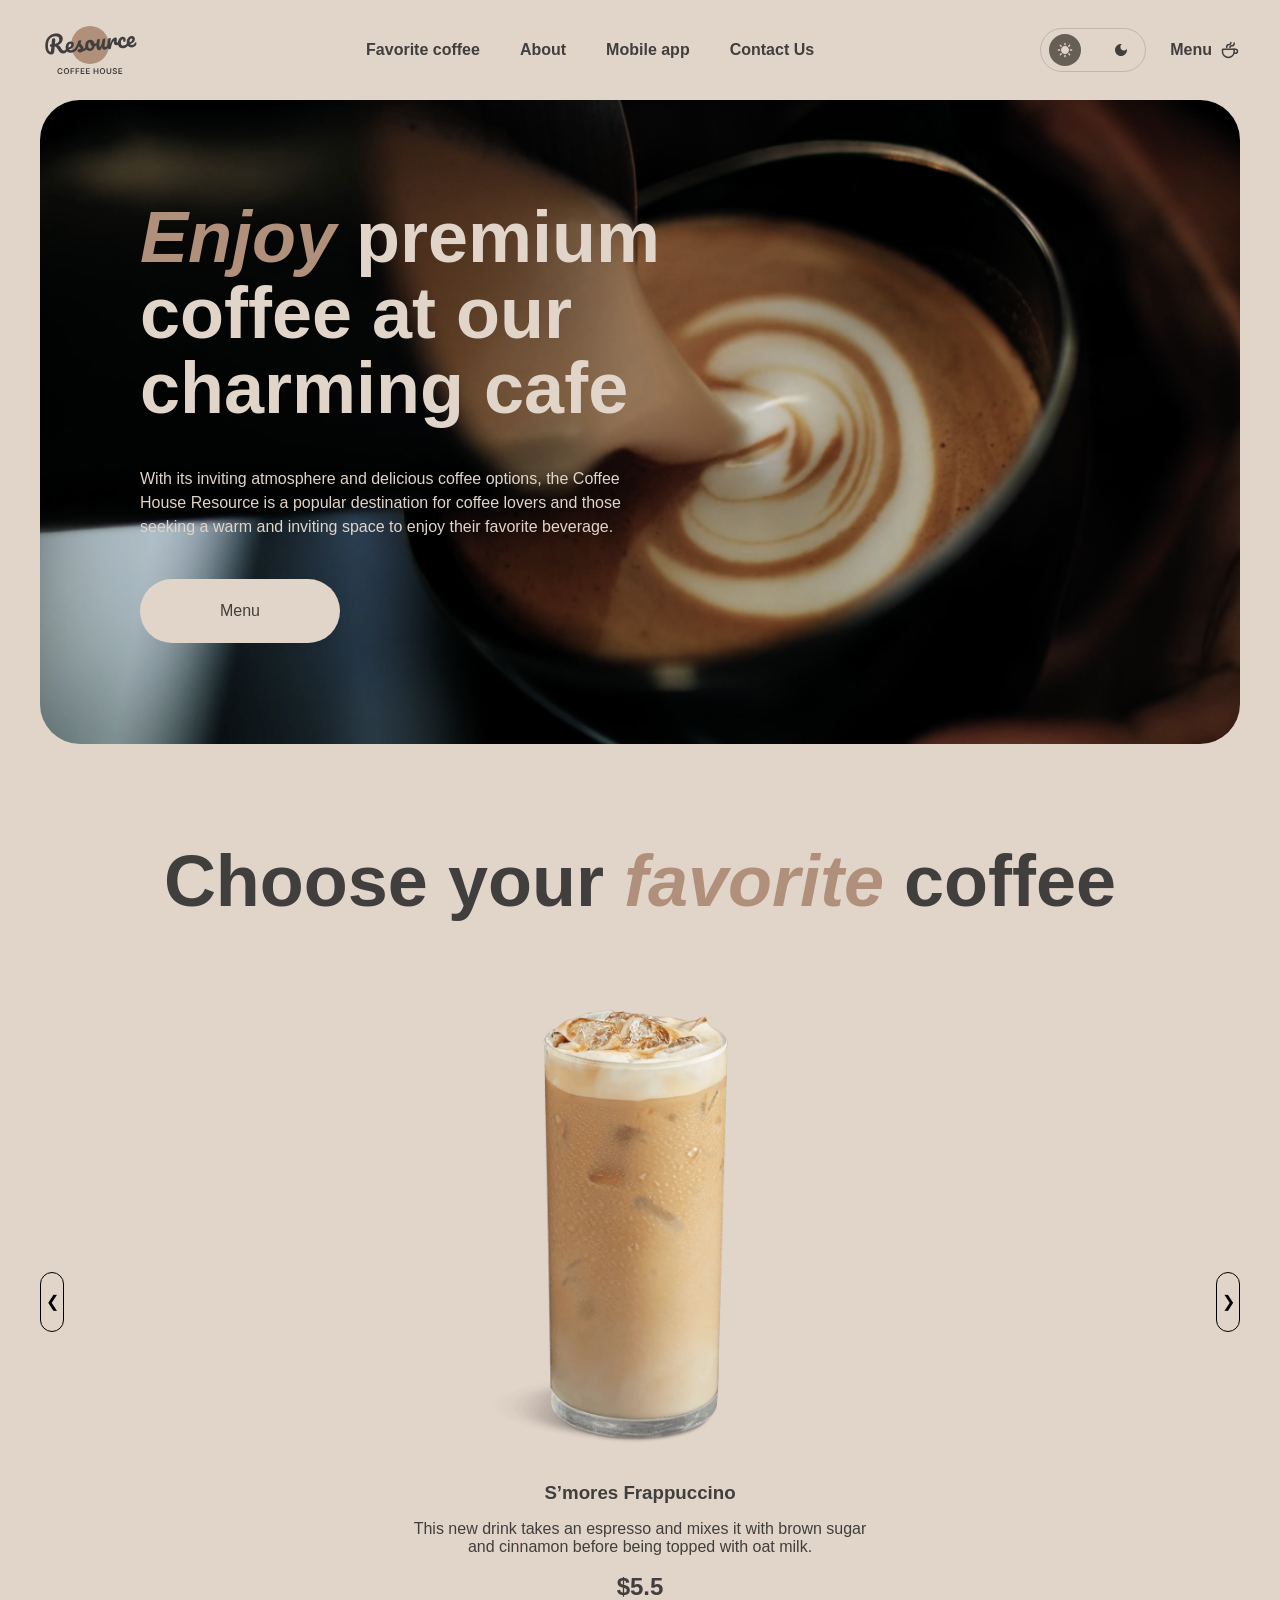
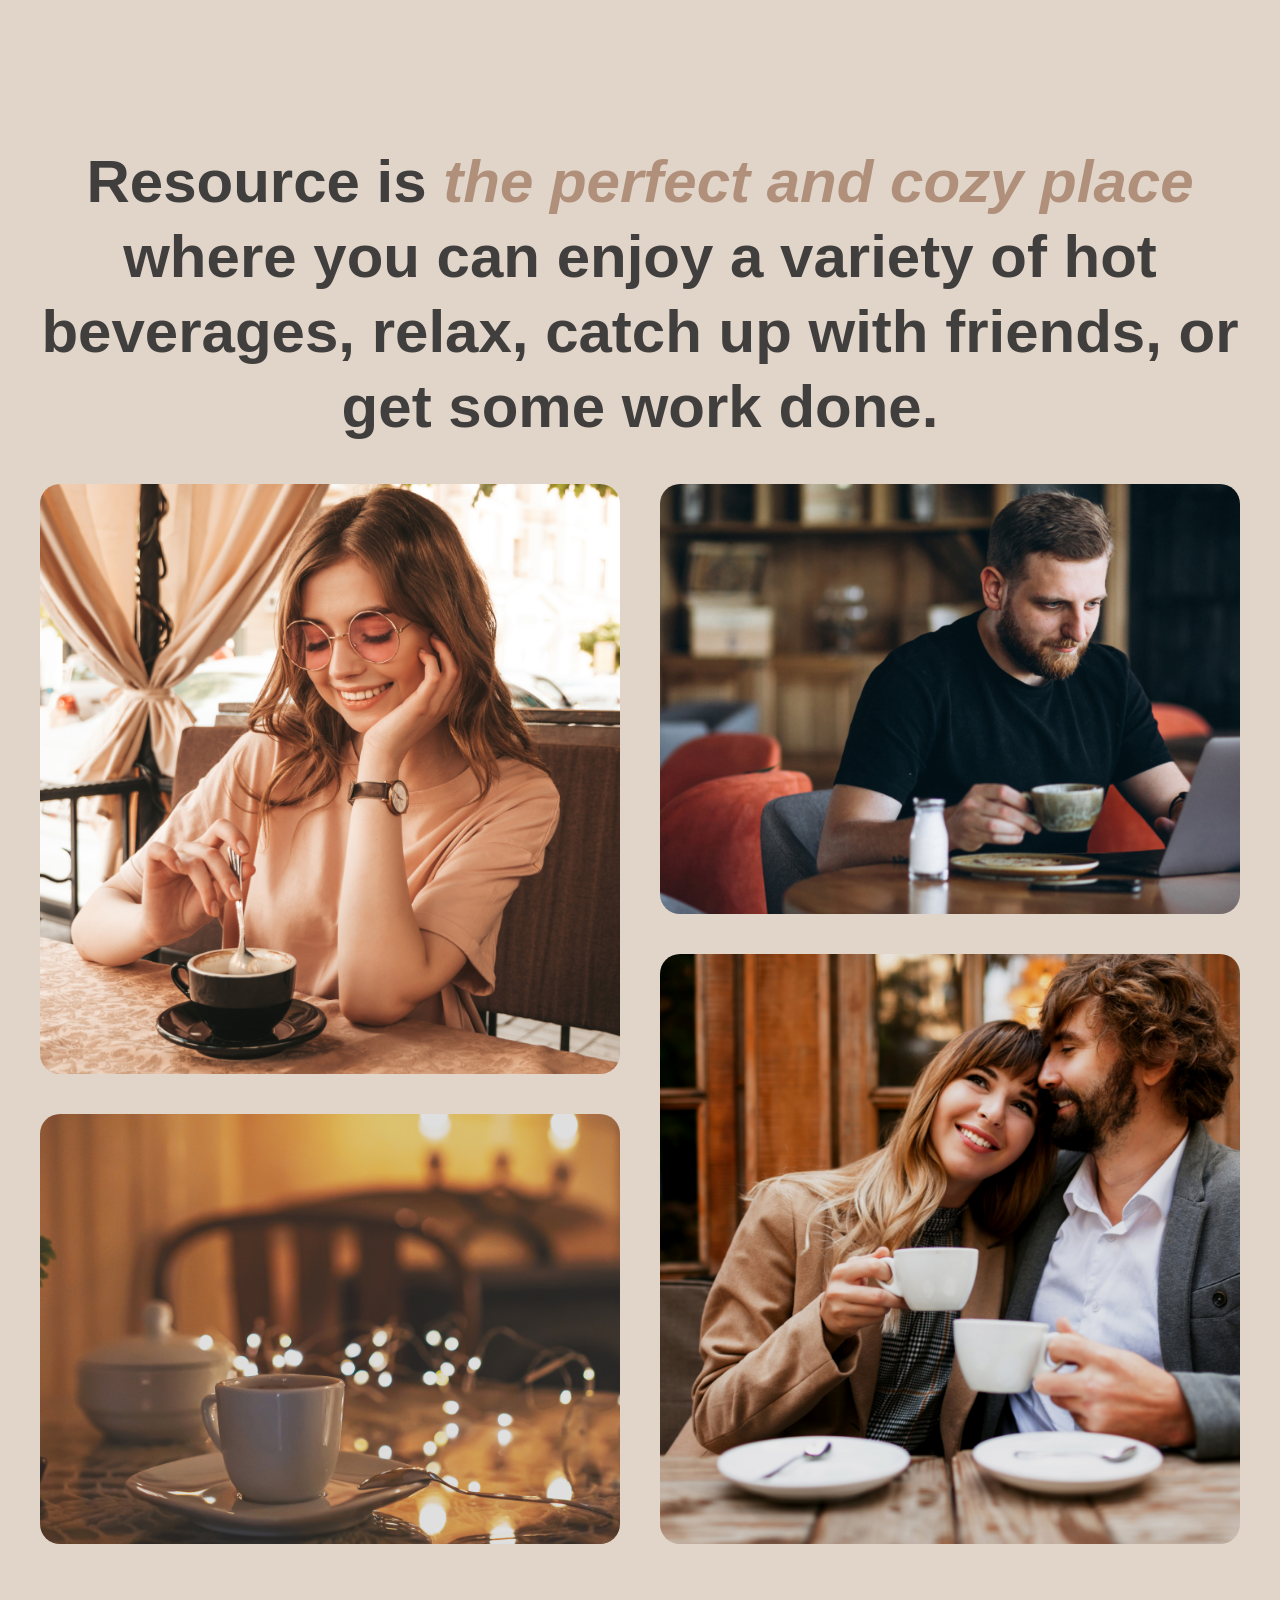
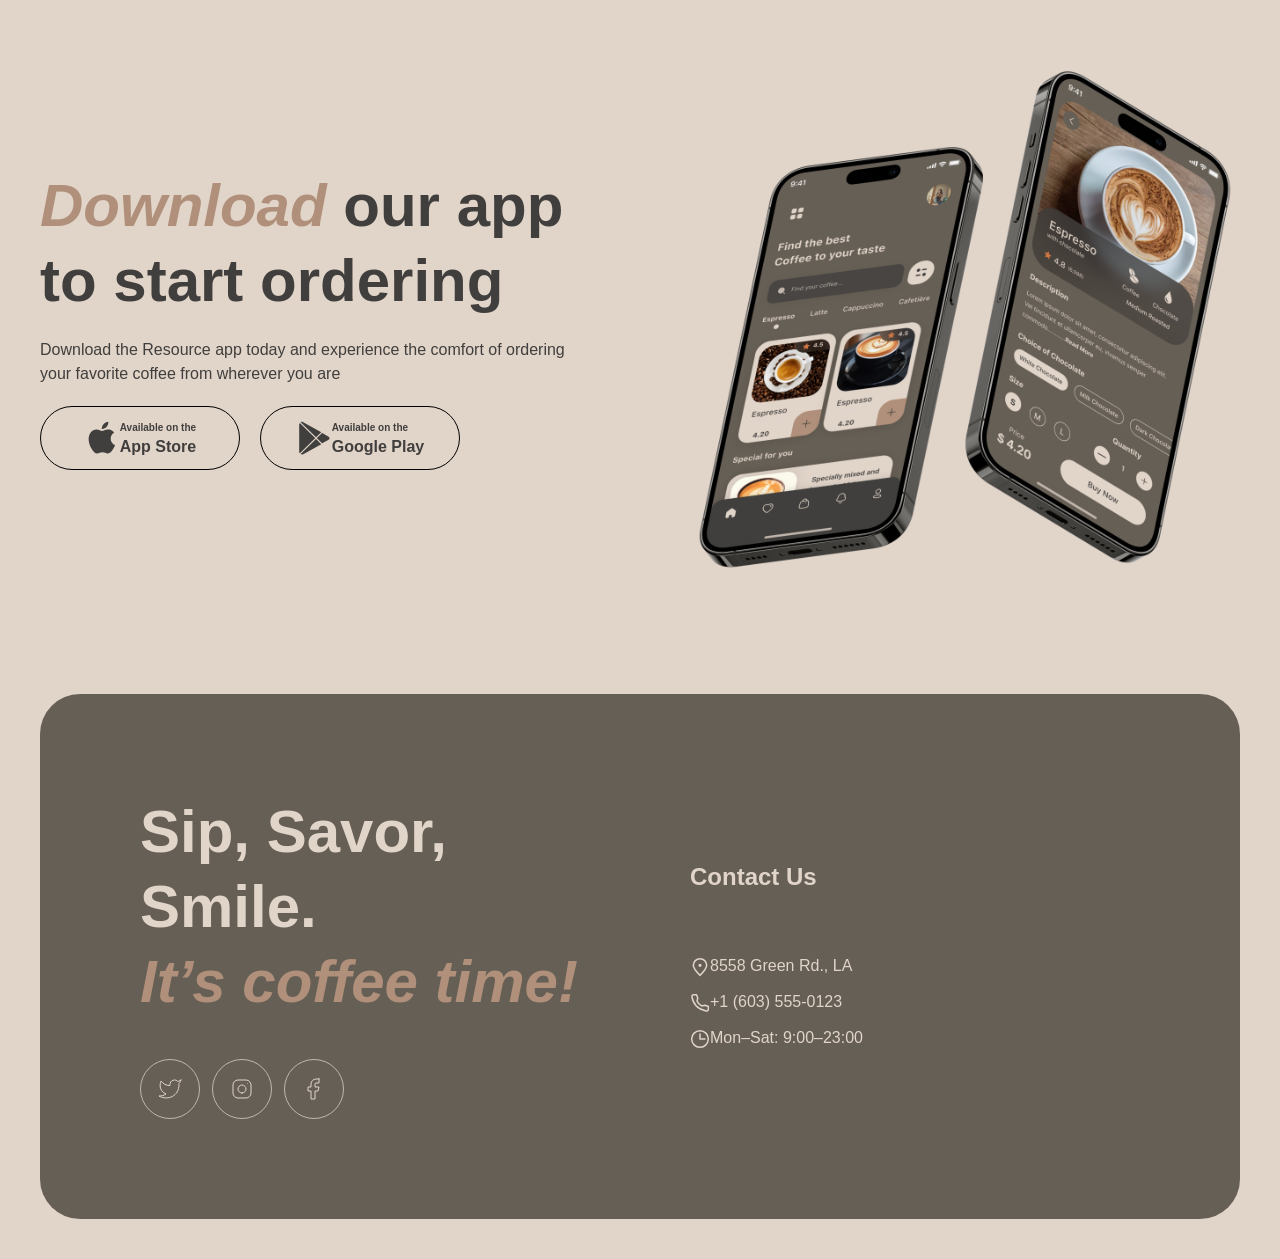
==== index.html @ 50cf8a26 "feat: complete landing page layout and theme switcher" ====
<!DOCTYPE html>
<html lang="en">
<head>
    <meta charset="UTF-8">
    <meta name="viewport" content="width=device-width, initial-scale=1.0">
    <link rel="icon" type="image/png" href="assets/icons/logo-bright.svg">
    <link rel="stylesheet" href="css/style.css">
    <script src="js/script.js" defer></script>
    <title>Coffee House</title>
</head>
<body>

    <header>
        <div class="header-container">

            <div class="header-block-1">
                <a href="index.html#home">
                    <img src="assets/icons/logo-bright.svg" alt="bright logo" class="logo-light">
                    <img src="assets/icons/logo-dark.svg" alt="dark logo" class="logo-dark">
                </a>

                </div>

            <div class="header-block-2">
                <nav class="header-nav">
                    <ul class="nav-list">
                        <li><a href="index.html#favorite-coffee" class="nav-link">Favorite coffee</a></li>
                        <li><a href="index.html#about" class="nav-link">About</a></li>
                        <li><a href="index.html#mobile-app" class="nav-link">Mobile app</a></li>
                        <li><a href="index.html#contact-us" class="nav-link">Contact Us</a></li>
                    </ul>
                </nav>
            </div>

            <div class="header-block-3">

                <div class="theme-switch-wrapper theme-toggle" data-js-theme-toggle>
                    <div class="theme-btn light-icon active" data-js-light-icon>    
                        <img src="assets/icons/Light.svg" alt="sun">
                    </div>
    
                    <div class="theme-btn dark-icon" data-js-dark-icon>
                        <img src="assets/icons/Dark.svg" alt="moon">
                    </div>
                </div>

                <a href="menu.html" class="menu-link" target="_blank" rel="noopener noreferrer" >
                    <span class="menu-text">Menu</span>
                    <img src="assets/icons/coffee-cup.svg" alt="menu link">
                </a>

                <button class="burger-btn" data-js-burger-btn>☰</button>
            </div>

        </div>
    </header>

    <main id="home">

        <div class="main-container">
            <section class="hero-section">
                <div class="hero-container">
                    <div class="hero-content">
                        <hgroup>
                            <h1  class="heading-1"><span class="heading-1 accent">Enjoy</span> premium coffee at our charming cafe</h1>
                            <p class="medium">With its inviting atmosphere and delicious coffee options, the Coffee House Resource is a popular destination for coffee lovers and those seeking a warm and inviting space to enjoy their favorite beverage.</p>
                        </hgroup>
                        <div class="menu-button">
                            <a href="menu.html" target="_blank" rel="noopener noreferrer" >
                                <span>Menu</span>
                            </a>
                        </div>
                    </div>
                </div>
            </section>

            <section class="slider-section" id="favorite-coffee">
                <div class="slider-container">
                    <h2 class="heading-1 centered">Choose your <span class="heading-1 accent">favorite</span> coffee</h2>
                    
                    <div class="slider-body">
                        <button class="slider-arrow prev-btn" aria-label="Back" data-js-prev-btn>&#10094;</button>
                        
                        <div class="slider-window">
                            <div class="slider-track" data-js-slider-track>

                                <article class="slider-block">
                                    <div class="slider-upper-subblock">
                                        <img src="assets/images/coffee-slider-1.svg" alt="coffee image 1">
                                    </div>
                                    <div class="slider-bottom-supblock">
                                        <h3 class="centered">S’mores Frappuccino</h3>
                                        <p class="centered">This new drink takes an espresso and mixes it with brown sugar and cinnamon before being topped with oat milk.</p>
                                        <data value="5.5" class="price heading-3 centered">$5.5</data>
                                    </div>
                                </article>

                                <article class="slider-block">
                                    <div class="slider-upper-subblock">
                                        <img src="assets/images/coffee-slider-2.svg" alt="coffee image 2">
                                    </div>
                                    <div class="slider-bottom-supblock">
                                        <h3 class="centered">Caramel Macchiato</h3>
                                        <p class="centered">Fragrant and unique classic espresso with rich caramel-peanut syrup, with cream under whipped thick foam.</p>
                                        <data value="5.0" class="price heading-3 centered">$5.0</data>
                                    </div>
                                </article>

                                <article class="slider-block">
                                    <div class="slider-upper-subblock">
                                        <img src="assets/images/coffee-slider-3.svg" alt="coffee image 3">
                                    </div>
                                    <div class="slider-bottom-supblock">
                                        <h3 class="centered">Ice coffee</h3>
                                        <p class="centered">A popular summer drink that tones and invigorates. Prepared from coffee, milk and ice.</p>
                                        <data value="4.5" class="price heading-3 centered">$4.5</data>
                                    </div>
                                </article>

                            </div>
                        </div>

                        <button class="slider-arrow next-btn" aria-label="Forth" data-js-next-btn>&#10095;</button>
                    </div>
                </div>
            </section>

            <section class="about-section" id="about">
                <div class="about-container">
                    <div class="about-upper-wrapper">
                        <h2 class="heading-2 centered">Resource is <span class="heading-2 accent">the perfect and cozy place</span> where you can enjoy a variety of hot beverages, relax, catch up with friends, or get some work done.</h2>
                    </div>
                    <div class="about-bottom-wrapper">
                        <div class="about-bottomleft-block">
                            <img src="assets/images/about-1.png" class="about-img-1" alt="a girl with a coffee">
                            <img src="assets/images/about-2.png" class="about-img-2" alt="coffee on the table">
                        </div>
                        <div class="about-bottomright-block">
                            <img src="assets/images/about-3.png" class="about-img-3" alt="a man with a coffee">
                            <img src="assets/images/about-4.png" class="about-img-4" alt="a couple with coffee">
                        </div>
                    </div>
                </div>
            </section>

            <section class="app-section" id="mobile-app">
                <div class="app-container">
                    <div class="app-left-wrapper">
                        <h2 class="heading-2"><span class="heading-2 accent">Download</span> our app
                            to start ordering
                        </h2>
                        <p class="medium">Download the Resource app today and experience the comfort of ordering your favorite coffee from wherever you are</p>
                        <div class="app-links">
                            <div class="apple-link">
                                <a href="https://apple.com" class="app-btn" target="_blank" rel="noopener noreferrer" >
                                    <img src="assets/icons/icon-apple.svg" class="app-btn" alt="apple-icon">
                                    <div class="follow-link">
                                        <span class="caption">Available on the</span>
                                        <br>
                                        <span class="link-and-button">App Store</span>
                                    </div>
                                </a>
                            </div>
                            <div class="google-play-link">
                                <a href="https://play.google.com/" class="app-btn" target="_blank" rel="noopener noreferrer" >
                                    <img src="assets/icons/icon-google-play.svg" alt="google-play-icon">
                                    <div class="follow-link">
                                        <span class="caption">Available on the</span>
                                        <br>
                                        <span class="link-and-button">Google Play</span>
                                    </div>
                                </a>
                            </div>
                        </div>
                    </div>
                    <div class="app-right-wrapper">
                        <img src="assets/images/mobile-screens.svg" alt="mobile phones" class="mobile-phones">
                    </div>
                </div>
            </section>
        </div>
    </main>

    <footer>
        <div class="footer-container">
            <div class="footer-left-wrapper">
                <h2 class="heading-2">Sip, Savor, Smile.<br> <span class="heading-2 accent">It’s coffee time!</span></h2>
                <div class="social-media-container">
                    <a href="https://twitter.com" target="_blank" rel="noopener noreferrer" >
                        <img src="assets/icons/x-icon.svg" alt="x-logo">
                    </a>      
                    <a href="https://instagram.com" target="_blank" rel="noopener noreferrer" >
                        <img src="assets/icons/instagram-icon.svg" alt="instagram-logo">
                    </a>  
                    <a href="https://facebook.com" target="_blank" rel="noopener noreferrer" >
                        <img src="assets/icons/meta-icon.svg" alt="meta-logo">
                    </a>   
                </div>
            </div>
            <div class="footer-right-wrapper">
                <h2>Contact Us</h2>
                <div class="contact-block" id="contact-us">
                    <div>
                        <a href="https://www.google.com/maps" target="_blank" rel="noopener noreferrer" class="location-block">
                            <img src="assets/icons/pin-alt.svg" alt="location icon">
                            <p>8558 Green Rd.,  LA</p>
                        </a>
                        
                    </div>
                    <div>
                        <a href="tel:+16035550123" target="_blank" rel="noopener noreferrer" class="phone-block">
                            <img src="assets/icons/phone.svg" alt="phone icon">
                            <p>+1 (603) 555-0123</p>
                        </a>
                    </div>
                    <div class="schedule-block">
                        <img src="assets/icons/clock.svg" alt="schedule icon">
                        <p>Mon–Sat: 9:00–23:00</p>
                    </div>
                </div>
            </div>
        </div>
    </footer>

</body>
</html>
---- css/style.css ----
*, *::before, *::after {
  box-sizing: border-box;
  margin: 0;
  padding: 0;
}

html {
  scroll-behavior: smooth;
  -webkit-text-size-adjust: 100%;
}

ul, ol {
  list-style: none;
}

a {
  text-decoration: none;
  color: inherit;
}

img {
  max-width: 100%;
  height: auto;
  display: block;
}

input, button, textarea, select {
  font: inherit;
}

button {
  cursor: pointer;
  background: none;
  border: none;
}

@import url('https://fonts.googleapis.com/css2?family=Allura&family=Inter:ital,opsz,wght@0,14..32,100..900;1,14..32,100..900&display=swap');

:root {

  --font-main: 'Inter', 'Helvetica Neue', Arial, sans-serif;

    /* bright theme colors */
  --primary-text-color: #403F3D;
  --inverse-text-color: #E1D4C9;
  --accent-text-color: #B0907A;

  --page-background-color: #E1D4C9;
  --container-background-color: #665F55;
  --overlay-background-color: #403F3D;

  --primary-border-color: #C1B6AD;
  --inverse-border-color: #665F55;

    /* dark theme colors */
  --dark-primary-text-color: #E1D4C9;
  --dark-inverse-text-color: #E1D4C9;
  --dark-accent-text-color: #B0907A;

  --dark-page-background-color: #292826;
  --dark-container-background-color: #403F3D;
  --dark-overlay-background-color: #292826;

  --dark-primary-border-color: #665F55;
  --dark-inverse-border-color: #C1B6AD;

  --transition-normal: all 0.3s ease;
}

/* heading */
.heading-1 {
    font-size: 72px;
    font-weight: 600;
    line-height:  105%;
}

.heading-1.accent {
    font-style: italic;
    color: var(--dark-accent-text-color);
}

.heading-2 {
    font-size: 60px;
    font-weight: 600;
    line-height:  125%;
}

.heading-2.accent {
    font-style: italic;
    color: var(--dark-accent-text-color);
}

.heading-3 {
    font-size: 24px;
    font-weight: 600;
    line-height:  125%;
}

/* body */
.medium {
    font-size: 16px;
    font-weight: 400;
    line-height:  150%;
}

.caption {
    font-size: 10px;
    font-weight: 600;
    line-height:  140%;
}

.link-and-button {
    font-size: 16px;
    font-weight: 600;
    line-height:  150%;
}

.burger-link {
    font-size: 32px;
    font-weight: 600;
    line-height:  125%;
}

/* header */
header {
    width: 100%;
    margin-bottom: 20px;
}

.header-container {
  display: flex;
  justify-content: space-between;
  align-items: center;
  
  width: 100%;
  max-width: 1440px;
  height: 60px;
  margin: 0 auto;
  padding-left: 40px;
  padding-right: 40px;
}

.header-nav {
  width: 100%;
  max-width: 1032px; 
}

.nav-list {
  display: flex;
  align-items: center;
  justify-content: center; 
  gap: 40px;               
  height: 100%;
}

.nav-link {
  font-family: var(--font-main);
  color: var(--primary-text-color);
  font-weight: 600; 
  font-size: 16px;
  transition: var(--transition-normal);
}

.header-block-3 {
  display: flex;
  align-items: center;
  gap: 24px;
}

.theme-switch-wrapper {
  display: inline-flex;
  align-items: center;
  justify-content: center;
  
  width: 88;
  height: 44px;
  gap: 24px;
  
  border: 1px solid var(--primary-border-color);
  border-radius: 100px;
  background-color: transparent;
  cursor: pointer;
  padding: 0 8px;
}

.theme-btn {
  display: flex;
  align-items: center;
  justify-content: center;
  
  width: 32px;
  height: 32px;
  border-radius: 50%; 
  background-color: transparent;
  transition: var(--transition-normal);
}


.theme-btn img {
  display: block;
  width: 24px;
  height: 24px;
}

.menu-link {
  display: flex;
  align-items: center;
  gap: 8px;
  font-family: var(--font-main);
  color: var(--primary-text-color);
  font-weight: 600;
  transition: var(--transition-normal);
}

.menu-link:hover {
  color: var(--accent-text-color);
}

.theme-btn {
  display: flex;
  align-items: center;
  justify-content: center;
  width: 32px;
  height: 32px;
  border-radius: 50%;
  transition: var(--transition-normal);
}

.theme-btn.light-icon.active {
  background-color: var(--inverse-border-color);
}

.theme-btn.dark-icon.active {
  background-color: var(--inverse-border-color);
}

body {
  font-family: var(--font-main);
  background-color: var(--page-background-color);
  color: var(--primary-text-color);

  min-height: 100vh; 

  display: flex;
  flex-direction: column;
         
  padding-top: 20px; 
  padding-bottom: 40px;
}

.main-container {
    display: flex;
    flex-direction: column;
    justify-content: center;
    align-items: center;

    gap:100px;
}

.hero-section {
  display: flex;
  align-items: center;
  
  width: 100%;
  max-width: 1440px;   
  min-height: 644px;   
  
  margin: 0 auto;      
  padding-left: 40px;  
  padding-right: 40px; 
}

.hero-container {
  background-image: url(../assets/images/img-hero.png);
  background-repeat: no-repeat;
  background-position: center;
  background-size: cover;

  width: 100%;
  max-width: 1360px;   
  min-height: 644px;
  border-radius: 40px;
  padding: 100px;
}

.hero-content {
    display: flex;
    flex-direction: column;
    max-width: 530px;
    max-height: 444px;
    gap: 40px;
}

.menu-button {
    display: flex;
    justify-content: center;
    align-items: center;
    background-color: var(--inverse-text-color);
    border-radius: 100px;

    width: 200px;
    height: 64px;
}

hgroup {
    display: flex;
    flex-direction: column;
    color: var(--inverse-text-color);
    gap: 40px;
}


.slider-section {
    width: 100%;
    padding-left: 40px;
    padding-right: 40px;

    display: flex;
    flex-direction: column;
    justify-content: center;
    align-items: center;
}

.slider-container {
  display: flex;
  flex-direction: column;
  width: 100%;
  max-width: 1360px;
  min-height: 799px;
  gap: 40px; 
}

.centered {
  text-align: center;
}

.slider-body {
  display: flex;
  flex-direction: row;
  min-height: 684px;
  align-items: center;
  justify-content: space-between;
}

.slider-window {
  max-width: 1152px;
  overflow: hidden;

  display: flex;
  flex-direction: row;
  justify-content: flex-start;
  align-items: center;
}

.slider-track {
  display: flex;
  justify-content: flex-start;
  transition: transform 0.3s ease-in-out;
  gap: 336px;
}

.slider-block {
  display: flex;
  flex-direction: column;
  margin-left: 336px;
  margin-right: 336px;

  min-width: 480px;
  height: 640px;
  gap: 20px;
}

.slider-arrow {
  border: 1px solid;
  width: 60px;
  height: 60px;
  border-radius: 30px;
  box-sizing: border-box;
}

.about-section {
  width: 100%;
  padding-left: 40px;
  padding-right: 40px;
  gap: 40px;
  display: flex;
  flex-direction: column;
  justify-content: center;
  align-items: center;
}

.about-container {
  display: flex;
  flex-direction: column;
  width: 100%;
  max-width: 1360px;
  min-height: 1325px;
  gap: 40px;
}

.about-bottom-wrapper {
  display: flex;
  flex-direction: row;
  gap: 40px;
}

.about-bottomleft-block, .about-bottomright-block {
  display: flex;
  flex-direction: column;
  gap: 40px;

  width: 660px;
  min-height: 1060px;
}

.about-img-1, .about-img-4 {
  height: 590px;
  border-radius: 20px;
  object-fit: cover;
}

.about-img-2, .about-img-3  {
  height: 430px;
  border-radius: 20px;
  object-fit: cover;
}

.slider-bottom-supblock {
  display: flex;
  flex-direction: column;
  justify-content: center;
  gap: 16px;
}

.app-section {
    width: 100%;
    gap: 100px;

    padding-left: 40px;
    padding-right: 40px;

    display: flex;
    flex-direction: column;
    justify-content: center;
    align-items: center;
}

.app-container {
  display: flex;
  justify-content: space-between;
  width: 100%;
  max-width: 1360px;
  gap:100px;
}

.app-left-wrapper {
  width: 630px;
  min-height: 342px;
  gap: 20px;

  display: flex;
  flex-direction: column;
  justify-content: center;

}

.apple-link, .google-play-link {
  border: 1px black solid;

  width: 200px;
  height: 64px;
  border-radius: 100px;

  display: flex;
  justify-content: center;
  align-items: center;
}

.app-links {
  display: flex;
  align-items: center;
  gap: 20px;
}

.app-btn {
  display: flex;
  flex-direction: row;

  justify-content: center;
  align-items: center;
}

footer {
  padding-left: 40px;
  padding-right: 40px;

  margin-top: 100px;

  display: flex;
  justify-content: center;
  align-items: center;
}

.footer-container {
  background-color: var(--dark-primary-border-color);
  max-width: 1360px;
  width: 100%;
  min-height: 450px;
  padding: 100px;
  gap: 100px;
  border-radius: 40px;

  display: flex;
  justify-content: center;
  align-items: center;
  color:var(--inverse-text-color)
}

.footer-left-wrapper {
  width: 530px;
  min-height: 250px;
  gap:40px;

  display: flex;
  flex-direction: column;
}

.social-media-container {
  display: flex;
  gap: 12px;
}

.footer-right-wrapper {
  width: 530px;
  height: 186px;
  gap: 40px;

  display: flex;
  flex-direction: column;
  justify-content: space-between;
}

.contact-block {
  display: flex;
  flex-direction: column;
  gap: 16px;

}

.location-block, .phone-block, .schedule-block {
  display: flex;
}

body.dark-mode {
  background-color: var(--dark-page-background-color);
  color: var(--inverse-text-color);
}

body.dark-mode nav ul li a,
body.dark-mode .menu-link {
  color: var(--inverse-text-color);
}

.logo-dark {
  display: none;
}

body.dark-mode .logo-light {
  display: none;
}
body.dark-mode .logo-dark {
  display: inline-block;
}

.products-grid {
  display: none;
}

.products-grid.active {
  display: grid;
  grid-template-columns: repeat(4, 310px);
  gap: 20px;
}

.tab-btn.active {
  background-color: var(--inverse-border-color);
  color: var(--inverse-text-color);
}

.tab-btn {
  border: 1px black solid;
  border-radius: 40px;
  padding-left: 8px;
  padding-top: 8px;
  padding-right: 16px;
  padding-bottom: 8px;
  }

.menu {
  display: flex;
  justify-content: center;
  align-items: center;
  flex-direction: column;

  padding: 40px 0;
  gap: 40px;
  width: 100%;
}

.menu-header {
  display: flex;
  flex-direction: column;
  gap: 40px;
}

.menu-section {
  max-width: 1360px;
  width: 100%;
  display: flex;
  flex-direction: column;
  gap:40px;

}

.menu-tabs {
  display: flex;
  justify-content: center;
  align-items: center;

  cursor: pointer;

  gap: 16px;
}

.product-card {
  width: 310px;
  height: 506px;

  border: 1px black solid;
  border-radius: 40px;
}

.product-card__img {
  border-radius: 40px;
}

.product-card__description {
  padding: 20px;
  gap: 12px;

  display: flex;
  flex-direction: column;
  justify-content: space-between;
}

.burger-btn {
  display: none;
  background: none;
  border: none;
  font-size: 32px;
  cursor: pointer;
  color: black;
}

@media (max-width: 1439px) {
  .products-grid.active {
    grid-template-columns: repeat(3, 310px);
  }
}

@media (max-width: 1000px) {
  .products-grid.active {
    grid-template-columns: repeat(2, 310px);
  }
}


@media (max-width: 768px) {
  .card-5, .card-6, .card-7, .card-8, .card-17, .card-18, .card-19, .card-20 {
    display: none;
  }

 
  .header-block-2 {
    display: none;
  }

  .header-block-3 .menu-link {
    display: none;
  }

  .burger-btn {
    display: block;
  }

  .header-container {
    flex-wrap: wrap;
    row-gap: 12px;
    height: auto;
    padding-left: 20px;
    padding-right: 20px;
  }
 
  .header-block-2 {
    order: 3;
    width: 100%;
  }
 
  .nav-list {
    flex-wrap: wrap;
    justify-content: center;
    gap: 16px 24px;
  }
 
  .nav-link {
    font-size: 14px;
  }
 
  .header-block-3 {
    gap: 12px;
  }

  .hero-section {
    padding-left: 40px;
    padding-right: 40px;
    min-height: 644px;
  }
 
  .hero-container {
    padding: 48px 32px;
    border-radius: 40px;

    display: flex;
    justify-content: center;
    align-items: center;
  }
 
  .hero-content {
    max-width: 530px;
    min-height: 444px;
    gap: 40px;
  }
 
  .menu-button {
    width: 168px;
    height: 56px;
  }

  .slider-container {
    width: 100%;
    padding-left: 20px;
    padding-right: 20px;
    min-height: 0;
  }

 
  .slider-body {
    min-height: 0;
    gap: 40px;
  }
 
  .slider-window {
    width: 100%;
  }
 
  .slider-track {
    gap: 0;
  }
 
  .slider-block {
    min-width: 100%;
    margin-left: 0;
    margin-right: 0;
    height: auto;
  }

  .about-section {
    padding-left: 20px;
    padding-right: 20px;
    gap: 40px;
  }
 
  .about-container {
    width: 100%;
    max-width: 688px;
    min-height: 0;
  }
 
   .about-bottomleft-block {
    flex-direction: column;
    gap: 40px;
  }

  .about-bottomright-block {
    display: none;
  }
 
  .about-img-1, .about-img-2 { 
    height: 590px; 
  }

  .app-section { 
    gap: 100px; 
    min-height: 1072px;
  }
 
  .app-container {
    flex-direction: column;
    width: 100%;
    height: 100%;
    gap: 100px;
  }
 
  .app-left-wrapper {
    width: 100%;
    min-height: 0;
  }
 
  .app-right-wrapper {
    max-width: 100%;
    margin: 0 auto;
  }

  .mobile-phones {
    width: 100%;
    height: 100%;
  }
 
  .footer-container {
    width: 100%;
    padding: 100px 60px;
    flex-direction: column;
    gap: 100px;
    min-height: 0;
  }
 
  .footer-left-wrapper,
  .footer-right-wrapper {
    width: 100%;
    height: auto;
    min-height: 0;
  }
 
  .menu-section {
    width: 100%;
    padding-left: 20px;
    padding-right: 20px;
  }
 
  .menu-tabs {
    flex-wrap: wrap;
    gap: 12px;
  }
 
  .products-grid.active {
    grid-template-columns: repeat(2, 310px);
    justify-content: center;
    gap: 16px;
  }
 
  .product-card {
    width: 100%;
    height: auto;
  }
}

  @media (max-width: 650px) {
  .products-grid.active {
    grid-template-columns: repeat(1, 310px);
  }
}
 
@media (max-width: 380px) {
  .heading-1 { 
    font-size: 30px; 
  }
  .heading-2 {     
    font-size: 32px;
    font-weight: 600;
    line-height:  125%;
  }
  .heading-3 { 
    font-size: 18px; 
  }

  .header-container {
    padding-left: 16px;
    padding-right: 16px;
  }
 
  .nav-list {
    flex-wrap: nowrap;
    justify-content: flex-start;
    overflow-x: auto;
    gap: 20px;
    -webkit-overflow-scrolling: touch;
  }
 
  .menu-text {
    display: none; 
  }

  .hero-section {
    padding-left: 16px;
    padding-right: 16px;
    min-height: 552px;
  }
 
  .hero-container {
    padding: 32px 20px;
    min-height: 420px;
    border-radius: 20px;
  }

  .hero-content {
    max-width: 316px;
    max-height: 432px;
    gap: 40px;
  }
 
  hgroup {
    padding-top: 40px;
  }
  .menu-button {
    width: 100%;
    max-width: 220px;
  }
  
  .slider-arrow {
    display: none;
  }

  .centered {
    text-align:left;
  }

  .about-bottom-wrapper {
    display: flex;
    flex-direction: column;
  }
 
  .about-img-1, .about-img-4 { 
    display: block;
    flex-direction: column;
    height: 590px;
    width: 348px; 
    border-radius: 20px;
  }

  .about-bottomleft-block {
    min-height: 0px;
  }
  .about-bottomright-block {
    display: block;
    min-height: 0px;
  }
  .about-img-2, .about-img-3 { display: none;}

  .app-section {
    min-height: 768px;
  }

  .app-container {
    width: 348px;
  }
 
  .app-links {
    flex-direction: column;
    align-items: stretch;
    gap: 12px;
    width: 200px;
    height: 64px;
  }
 
  .apple-link, .google-play-link {
    width: 100%;
  }

  footer {
    padding: 50px 16px;
  }
 
  .footer-container {
    width: 348px;
    padding: 32px 16px;
  }

  .products-grid.active {
    grid-template-columns: 310px;
    justify-content: center;
  }

  .card-5, .card-6, .card-7, .card-8, .card-17, .card-18, .card-19, .card-20 {
    display: none;
  }
}
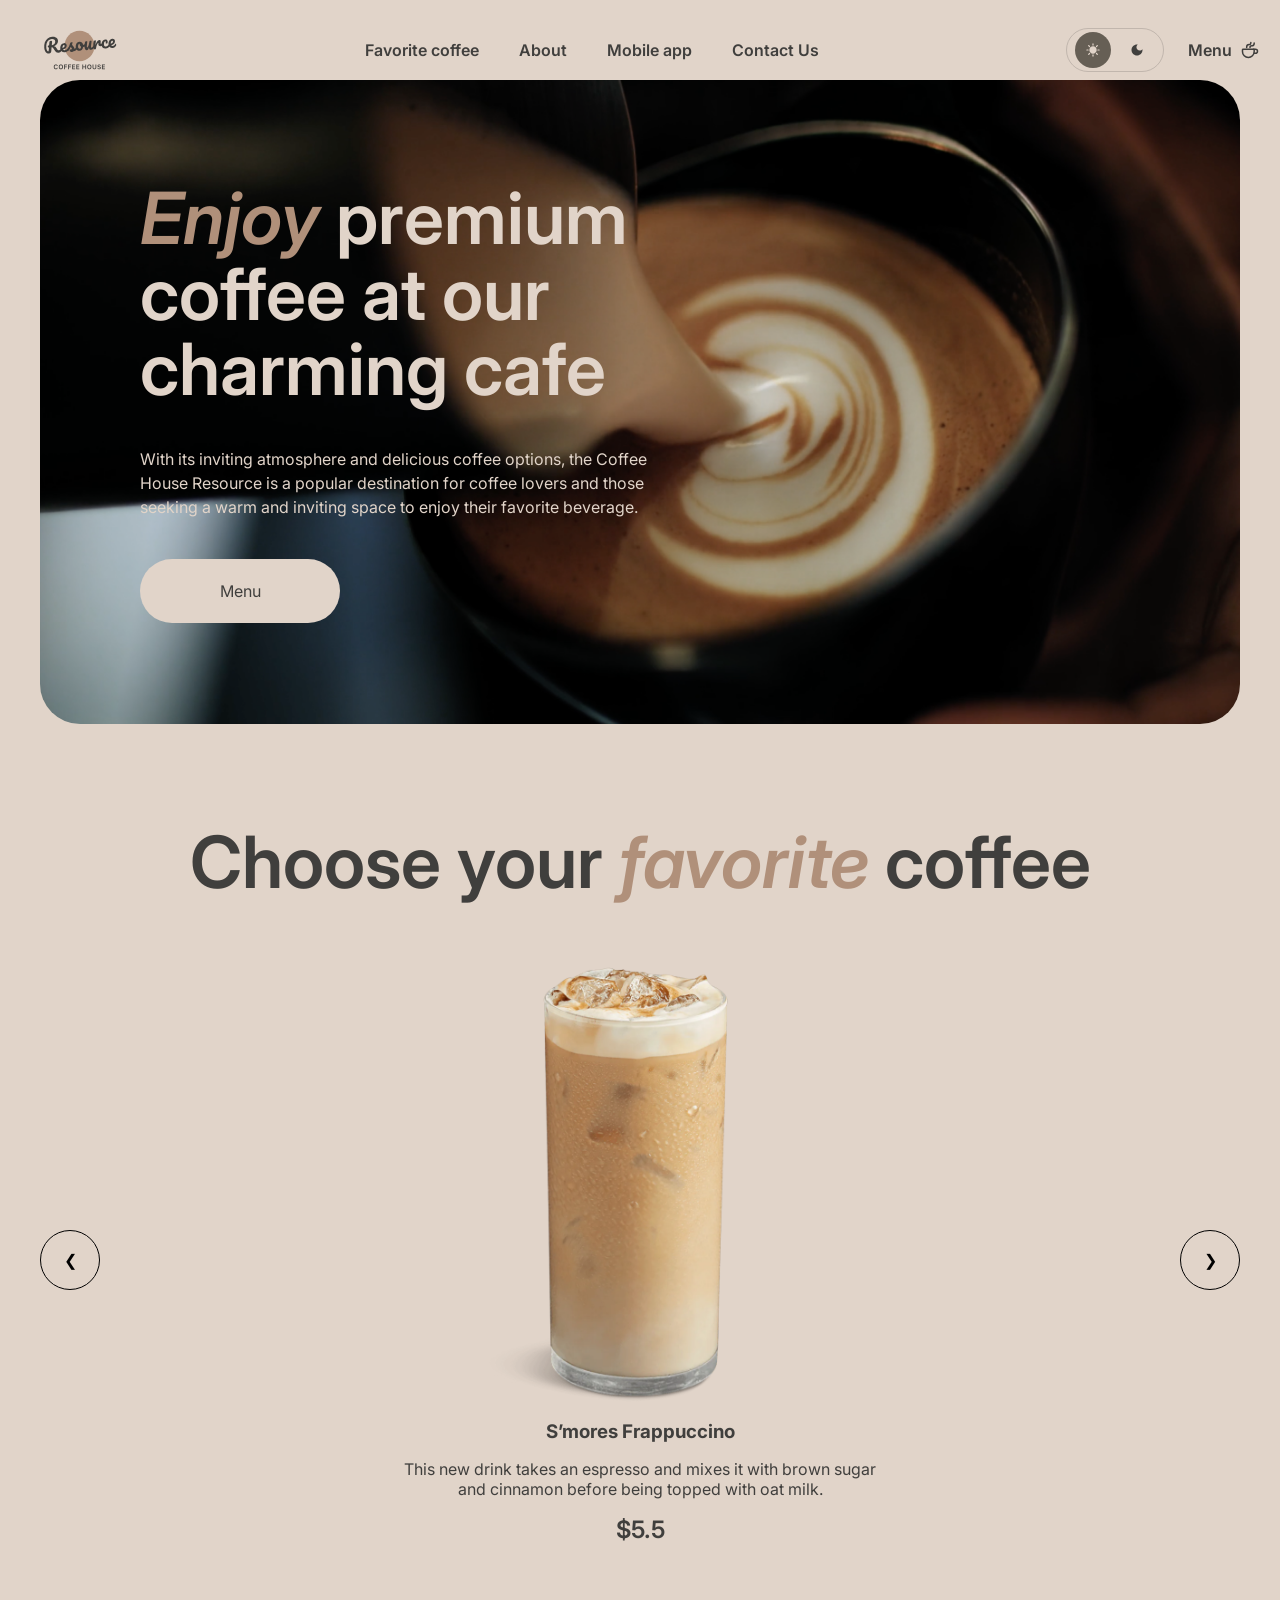
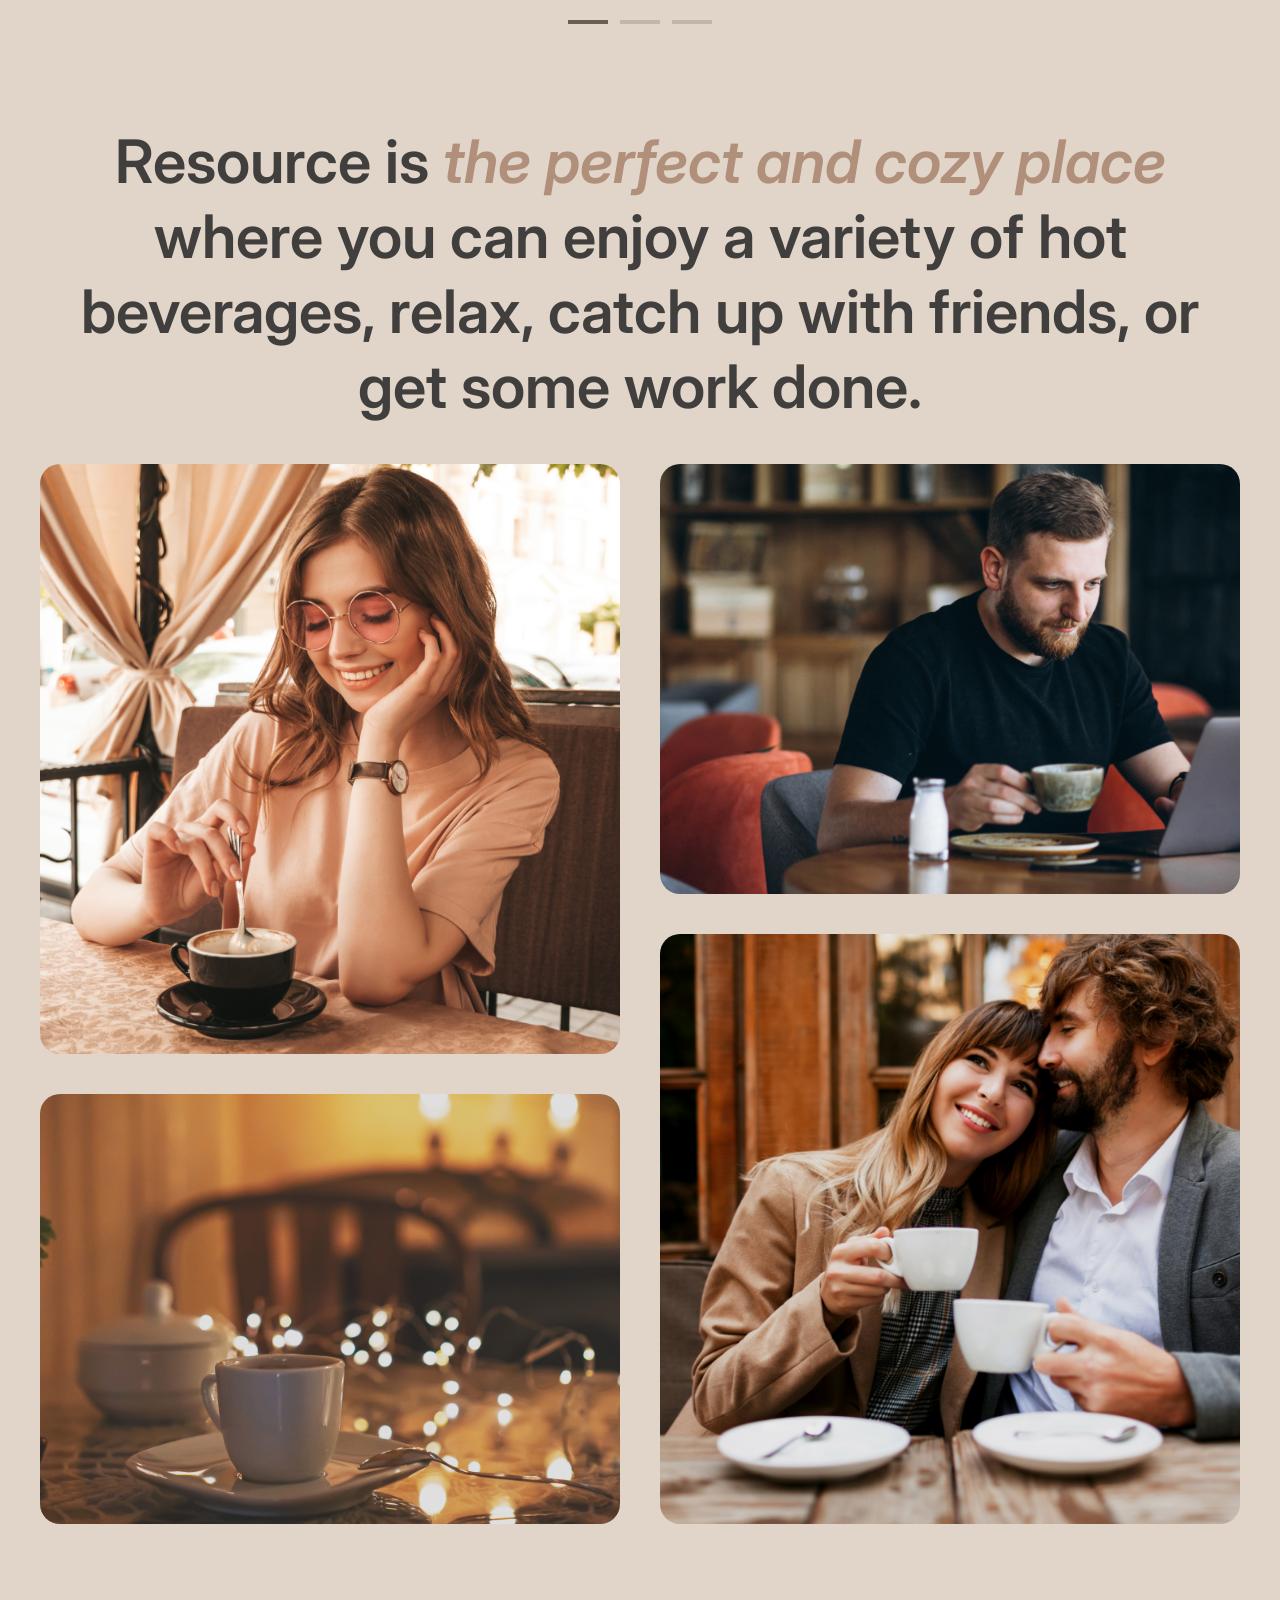
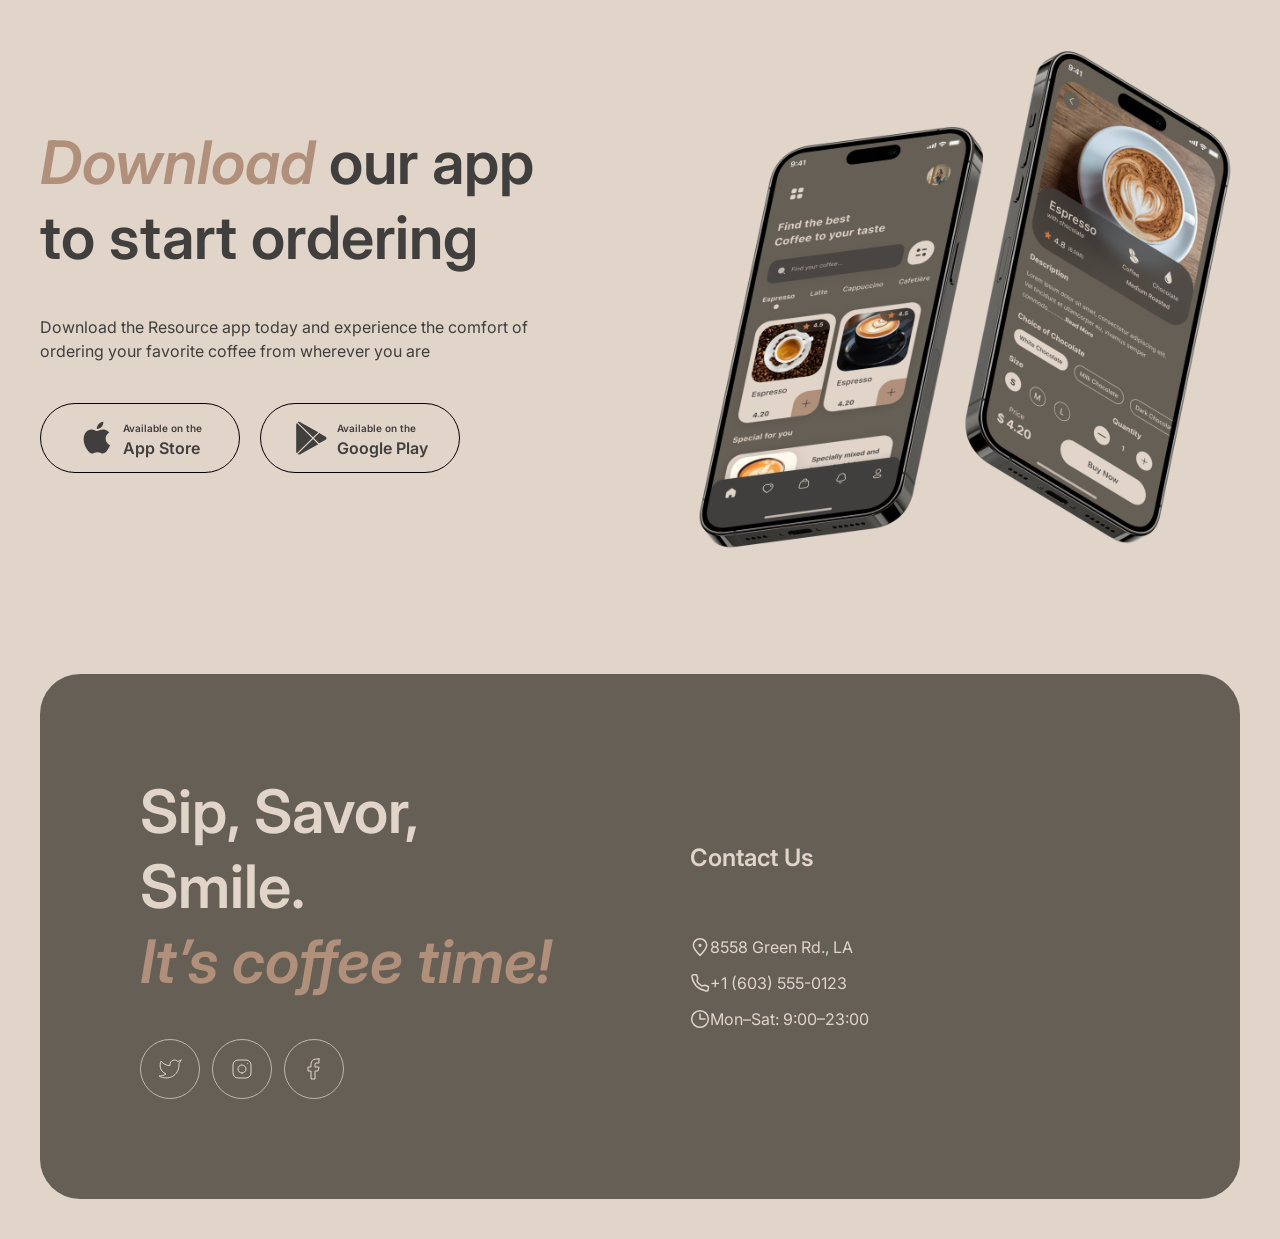
==== commit afe3ea25: "feat: add landing page part 2" ====
--- a/index.html
+++ b/index.html
@@ -4,52 +4,72 @@
     <meta charset="UTF-8">
     <meta name="viewport" content="width=device-width, initial-scale=1.0">
     <link rel="icon" type="image/png" href="assets/icons/logo-bright.svg">
-    <link rel="stylesheet" href="css/style.css">
+
+    <!-- font -->
+    <link rel="preconnect" href="https://fonts.googleapis.com">
+    <link rel="preconnect" href="https://fonts.gstatic.com" crossorigin>
+    <link href="https://fonts.googleapis.com/css2?family=Allura&family=Inter:ital,opsz,wght@0,14..32,100..900;1,14..32,100..900&display=swap" rel="stylesheet">
+
+    <!-- css -->
+    <!-- css base -->
+    <link rel="stylesheet" href="css/base/variables.css">
+    <link rel="stylesheet" href="css/base/reset.css">
+    <link rel="stylesheet" href="css/base/typography.css">
+    <!-- css tabs -->
+    <link rel="stylesheet" href="css/components/tabs.css">
+    <!-- css layout -->
+    <link rel="stylesheet" href="css/layout/header.css">
+    <link rel="stylesheet" href="css/layout/footer.css">
+    <!-- css components -->
+    <link rel="stylesheet" href="css/components/buttons.css">
+    <link rel="stylesheet" href="css/components/slider.css">
+    <!-- css pages -->
+    <link rel="stylesheet" href="css/pages/home.css">
+
+    <!-- js -->
     <script src="js/script.js" defer></script>
+
     <title>Coffee House</title>
 </head>
 <body>
 
     <header>
+
         <div class="header-container">
 
-            <div class="header-block-1">
-                <a href="index.html#home">
+            <div class="header-logo">
+                <a href="index.html#home" aria-label="go to coffee house main page">
                     <img src="assets/icons/logo-bright.svg" alt="bright logo" class="logo-light">
                     <img src="assets/icons/logo-dark.svg" alt="dark logo" class="logo-dark">
                 </a>
-
-                </div>
-
-            <div class="header-block-2">
-                <nav class="header-nav">
+            </div>
+
+            <nav class="header-nav" aria-label="Navigation" data-js-header-nav>
                     <ul class="nav-list">
-                        <li><a href="index.html#favorite-coffee" class="nav-link">Favorite coffee</a></li>
-                        <li><a href="index.html#about" class="nav-link">About</a></li>
-                        <li><a href="index.html#mobile-app" class="nav-link">Mobile app</a></li>
-                        <li><a href="index.html#contact-us" class="nav-link">Contact Us</a></li>
+                        <li><a href="index.html#favorite-coffee" class="nav-link" aria-label="follow favorite coffee section" data-js-nav-link>Favorite coffee</a></li>
+                        <li><a href="index.html#about" class="nav-link" aria-label="follow about section" data-js-nav-link>About</a></li>
+                        <li><a href="index.html#mobile-app" class="nav-link" aria-label="follow mobile app section" data-js-nav-link>Mobile app</a></li>
+                        <li><a href="index.html#contact-us" class="nav-link" aria-label="follow contact us section" data-js-nav-link>Contact Us</a></li>
                     </ul>
-                </nav>
-            </div>
-
-            <div class="header-block-3">
-
-                <div class="theme-switch-wrapper theme-toggle" data-js-theme-toggle>
-                    <div class="theme-btn light-icon active" data-js-light-icon>    
+            </nav>
+
+            <div class="header-actions">
+                <button class="theme-switch-wrapper theme-toggle" aria-label="change the theme" data-js-theme-toggle>
+                    <span class="theme-btn light-icon active" data-js-light-icon>    
                         <img src="assets/icons/Light.svg" alt="sun">
-                    </div>
+                    </span>
     
-                    <div class="theme-btn dark-icon" data-js-dark-icon>
+                    <span class="theme-btn dark-icon" data-js-dark-icon>
                         <img src="assets/icons/Dark.svg" alt="moon">
-                    </div>
-                </div>
-
-                <a href="menu.html" class="menu-link" target="_blank" rel="noopener noreferrer" >
+                    </span>
+                </button>
+
+                <a href="menu.html" class="menu-link" rel="noopener noreferrer" >
                     <span class="menu-text">Menu</span>
                     <img src="assets/icons/coffee-cup.svg" alt="menu link">
                 </a>
 
-                <button class="burger-btn" data-js-burger-btn>☰</button>
+                <button class="burger-btn" aria-label="open burger menu" data-js-burger-btn>☰</button>
             </div>
 
         </div>
@@ -62,80 +82,88 @@
                 <div class="hero-container">
                     <div class="hero-content">
                         <hgroup>
-                            <h1  class="heading-1"><span class="heading-1 accent">Enjoy</span> premium coffee at our charming cafe</h1>
+                            <h1  class="heading-1"><span class="accent">Enjoy</span> premium coffee at our charming cafe</h1>
                             <p class="medium">With its inviting atmosphere and delicious coffee options, the Coffee House Resource is a popular destination for coffee lovers and those seeking a warm and inviting space to enjoy their favorite beverage.</p>
                         </hgroup>
-                        <div class="menu-button">
-                            <a href="menu.html" target="_blank" rel="noopener noreferrer" >
-                                <span>Menu</span>
-                            </a>
-                        </div>
+
+                        <a href="menu.html" class="menu-button">Menu</a>
                     </div>
                 </div>
             </section>
 
             <section class="slider-section" id="favorite-coffee">
                 <div class="slider-container">
-                    <h2 class="heading-1 centered">Choose your <span class="heading-1 accent">favorite</span> coffee</h2>
+                    <h2 class="heading-1 centered">Choose your <span class="accent">favorite</span> coffee</h2>
                     
                     <div class="slider-body">
-                        <button class="slider-arrow prev-btn" aria-label="Back" data-js-prev-btn>&#10094;</button>
+                        <button class="slider-arrow prev-btn" aria-label="previous slide" data-js-prev-btn>&#10094;</button>
                         
-                        <div class="slider-window">
+                        <div class="slider-window" data-js-slider-window>
                             <div class="slider-track" data-js-slider-track>
 
-                                <article class="slider-block">
-                                    <div class="slider-upper-subblock">
-                                        <img src="assets/images/coffee-slider-1.svg" alt="coffee image 1">
+                                <div class="slider-block">
+                                    <div class="slider-block-content">
+                                        <div class="slider-upper-subblock">
+                                            <img src="assets/images/coffee-slider-1.svg" alt="S’mores Frappuccino">
+                                        </div>
+                                        <div class="slider-bottom-subblock">
+                                            <h3 class="centered">S’mores Frappuccino</h3>
+                                            <p class="centered">This new drink takes an espresso and mixes it with brown sugar and cinnamon before being topped with oat milk.</p>
+                                            <data value="5.5" class="heading-3 centered">$5.5</data>
+                                        </div>
                                     </div>
-                                    <div class="slider-bottom-supblock">
-                                        <h3 class="centered">S’mores Frappuccino</h3>
-                                        <p class="centered">This new drink takes an espresso and mixes it with brown sugar and cinnamon before being topped with oat milk.</p>
-                                        <data value="5.5" class="price heading-3 centered">$5.5</data>
+                                </div>
+
+                                <div class="slider-block">
+                                    <div class="slider-block-content">
+                                        <div class="slider-upper-subblock">
+                                            <img src="assets/images/coffee-slider-2.svg" alt="Caramel Macchiato">
+                                        </div>
+                                        <div class="slider-bottom-subblock">
+                                            <h3 class="centered">Caramel Macchiato</h3>
+                                            <p class="centered">Fragrant and unique classic espresso with rich caramel-peanut syrup, with cream under whipped thick foam.</p>
+                                            <data value="5.0" class="price heading-3 centered">$5.0</data>
+                                        </div>
                                     </div>
-                                </article>
-
-                                <article class="slider-block">
-                                    <div class="slider-upper-subblock">
-                                        <img src="assets/images/coffee-slider-2.svg" alt="coffee image 2">
+                                </div>
+
+                                <div class="slider-block">
+                                    <div class="slider-block-content">
+                                        <div class="slider-upper-subblock">
+                                            <img src="assets/images/coffee-slider-3.svg" alt="Ice coffee">
+                                        </div>
+                                        <div class="slider-bottom-subblock">
+                                            <h3 class="centered">Ice coffee</h3>
+                                            <p class="centered">A popular summer drink that tones and invigorates. Prepared from coffee, milk and ice.</p>
+                                            <data value="4.5" class="price heading-3 centered">$4.5</data>
+                                        </div>
                                     </div>
-                                    <div class="slider-bottom-supblock">
-                                        <h3 class="centered">Caramel Macchiato</h3>
-                                        <p class="centered">Fragrant and unique classic espresso with rich caramel-peanut syrup, with cream under whipped thick foam.</p>
-                                        <data value="5.0" class="price heading-3 centered">$5.0</data>
-                                    </div>
-                                </article>
-
-                                <article class="slider-block">
-                                    <div class="slider-upper-subblock">
-                                        <img src="assets/images/coffee-slider-3.svg" alt="coffee image 3">
-                                    </div>
-                                    <div class="slider-bottom-supblock">
-                                        <h3 class="centered">Ice coffee</h3>
-                                        <p class="centered">A popular summer drink that tones and invigorates. Prepared from coffee, milk and ice.</p>
-                                        <data value="4.5" class="price heading-3 centered">$4.5</data>
-                                    </div>
-                                </article>
+                                </div>
 
                             </div>
                         </div>
 
-                        <button class="slider-arrow next-btn" aria-label="Forth" data-js-next-btn>&#10095;</button>
+                        <button class="slider-arrow next-btn" aria-label="next slide" data-js-next-btn>&#10095;</button>
+                    </div>
+
+                    <div class="pagination">
+                        <span class="dot active" data-js-dot></span>
+                        <span class="dot" data-js-dot></span>
+                        <span class="dot" data-js-dot></span>
                     </div>
                 </div>
             </section>
 
             <section class="about-section" id="about">
                 <div class="about-container">
-                    <div class="about-upper-wrapper">
-                        <h2 class="heading-2 centered">Resource is <span class="heading-2 accent">the perfect and cozy place</span> where you can enjoy a variety of hot beverages, relax, catch up with friends, or get some work done.</h2>
-                    </div>
+                    <h2 class="heading-2 centered">Resource is <span class="accent">the perfect and cozy place</span> where you can enjoy a variety of hot beverages, relax, catch up with friends, or get some work done.</h2>
+
                     <div class="about-bottom-wrapper">
-                        <div class="about-bottomleft-block">
+                        <div class="about-bottom-left">
                             <img src="assets/images/about-1.png" class="about-img-1" alt="a girl with a coffee">
                             <img src="assets/images/about-2.png" class="about-img-2" alt="coffee on the table">
                         </div>
-                        <div class="about-bottomright-block">
+                        <div class="about-bottom-right">
                             <img src="assets/images/about-3.png" class="about-img-3" alt="a man with a coffee">
                             <img src="assets/images/about-4.png" class="about-img-4" alt="a couple with coffee">
                         </div>
@@ -146,33 +174,30 @@
             <section class="app-section" id="mobile-app">
                 <div class="app-container">
                     <div class="app-left-wrapper">
-                        <h2 class="heading-2"><span class="heading-2 accent">Download</span> our app
-                            to start ordering
-                        </h2>
+                        <h2 class="heading-2"><span class="accent">Download</span> our app to start ordering</h2>
                         <p class="medium">Download the Resource app today and experience the comfort of ordering your favorite coffee from wherever you are</p>
+                        
                         <div class="app-links">
-                            <div class="apple-link">
-                                <a href="https://apple.com" class="app-btn" target="_blank" rel="noopener noreferrer" >
-                                    <img src="assets/icons/icon-apple.svg" class="app-btn" alt="apple-icon">
-                                    <div class="follow-link">
-                                        <span class="caption">Available on the</span>
-                                        <br>
-                                        <span class="link-and-button">App Store</span>
-                                    </div>
-                                </a>
-                            </div>
-                            <div class="google-play-link">
-                                <a href="https://play.google.com/" class="app-btn" target="_blank" rel="noopener noreferrer" >
-                                    <img src="assets/icons/icon-google-play.svg" alt="google-play-icon">
-                                    <div class="follow-link">
-                                        <span class="caption">Available on the</span>
-                                        <br>
-                                        <span class="link-and-button">Google Play</span>
-                                    </div>
-                                </a>
-                            </div>
-                        </div>
-                    </div>
+                            <a href="https://apple.com" class="app-btn" target="_blank" rel="noopener noreferrer" >
+                                <img src="assets/icons/icon-apple.svg" alt="apple-icon">
+                                <div class="follow-link">
+                                    <span class="caption">Available on the</span>
+                                    <br>
+                                    <span class="link-and-button">App Store</span>
+                                </div>
+                            </a>
+
+                            <a href="https://play.google.com/" class="app-btn" target="_blank" rel="noopener noreferrer" >
+                                <img src="assets/icons/icon-google-play.svg" alt="google-play-icon">
+                                <div class="follow-link">
+                                    <span class="caption">Available on the</span>
+                                    <br>
+                                    <span class="link-and-button">Google Play</span>
+                                </div>
+                            </a>
+                        </div>
+                    </div>
+
                     <div class="app-right-wrapper">
                         <img src="assets/images/mobile-screens.svg" alt="mobile phones" class="mobile-phones">
                     </div>
@@ -184,35 +209,32 @@
     <footer>
         <div class="footer-container">
             <div class="footer-left-wrapper">
-                <h2 class="heading-2">Sip, Savor, Smile.<br> <span class="heading-2 accent">It’s coffee time!</span></h2>
+                <h2 class="heading-2">Sip, Savor, Smile.<br> <span class="accent">It’s coffee time!</span></h2>
                 <div class="social-media-container">
-                    <a href="https://twitter.com" target="_blank" rel="noopener noreferrer" >
+                    <a href="https://twitter.com" target="_blank" rel="noopener noreferrer" aria-label="go to x">
                         <img src="assets/icons/x-icon.svg" alt="x-logo">
                     </a>      
-                    <a href="https://instagram.com" target="_blank" rel="noopener noreferrer" >
+                    <a href="https://instagram.com" target="_blank" rel="noopener noreferrer" aria-label="go to instagram">
                         <img src="assets/icons/instagram-icon.svg" alt="instagram-logo">
                     </a>  
-                    <a href="https://facebook.com" target="_blank" rel="noopener noreferrer" >
+                    <a href="https://facebook.com" target="_blank" rel="noopener noreferrer" aria-label="go to meta">
                         <img src="assets/icons/meta-icon.svg" alt="meta-logo">
                     </a>   
                 </div>
             </div>
+
             <div class="footer-right-wrapper">
-                <h2>Contact Us</h2>
+                <h2 class="heading-3">Contact Us</h2>
                 <div class="contact-block" id="contact-us">
-                    <div>
-                        <a href="https://www.google.com/maps" target="_blank" rel="noopener noreferrer" class="location-block">
-                            <img src="assets/icons/pin-alt.svg" alt="location icon">
-                            <p>8558 Green Rd.,  LA</p>
-                        </a>
-                        
-                    </div>
-                    <div>
-                        <a href="tel:+16035550123" target="_blank" rel="noopener noreferrer" class="phone-block">
-                            <img src="assets/icons/phone.svg" alt="phone icon">
-                            <p>+1 (603) 555-0123</p>
-                        </a>
-                    </div>
+                    <a href="https://www.google.com/maps" target="_blank" rel="noopener noreferrer" class="location-block">
+                        <img src="assets/icons/pin-alt.svg" alt="location icon">
+                        <p>8558 Green Rd., LA</p>
+                    </a>
+                    
+                    <a href="tel:+16035550123" class="phone-block">
+                        <img src="assets/icons/phone.svg" alt="phone icon">
+                        <p>+1 (603) 555-0123</p>
+                    </a>
                     <div class="schedule-block">
                         <img src="assets/icons/clock.svg" alt="schedule icon">
                         <p>Mon–Sat: 9:00–23:00</p>
--- a/css/base/variables.css
+++ b/css/base/variables.css
@@ -0,0 +1,32 @@
+:root {
+    --font-main: 'Inter', 'Helvetica Neue', Arial, sans-serif;
+
+    --text-primary: #403F3D;
+    --text-inverse: #E1D4C9;
+    --text-accent: #B0907A;
+
+    --bg-page: #E1D4C9;
+    --bg-container: #665F55;
+    --bg-overlay: #403F3D;
+
+    --border-primary: #C1B6AD;
+    --border-inverse: #665F55;
+
+    --transition-normal: all 0.3s ease;
+
+    --footer-bg: #665F55;
+}
+
+body.dark-mode {
+  --text-primary: #E1D4C9;
+  --text-inverse: #E1D4C9;
+  --text-accent: #B0907A;
+ 
+  --bg-page: #292826;
+  --bg-container: #403F3D;
+  --bg-overlay: #292826;
+ 
+  --border-primary: #665F55;
+  --border-inverse: #C1B6AD;
+}
+ 
--- a/css/base/typography.css
+++ b/css/base/typography.css
@@ -0,0 +1,65 @@
+.heading-1 {
+    font-size: 72px;
+    font-weight: 600;
+    line-height: 105%;
+}
+ 
+.heading-2 {
+    font-size: 60px;
+    font-weight: 600;
+    line-height: 125%;
+}
+ 
+.heading-3 {
+    font-size: 24px;
+    font-weight: 600;
+    line-height: 125%;
+}
+
+.accent {
+    font-style: italic;
+    color: var(--text-accent);
+}
+ 
+.medium {
+    font-size: 16px;
+    font-weight: 400;
+    line-height: 150%;
+}
+ 
+.caption {
+    font-size: 10px;
+    font-weight: 600;
+    line-height: 140%;
+}
+ 
+.link-and-button {
+    font-size: 16px;
+    font-weight: 600;
+    line-height: 150%;
+}
+ 
+.burger-link {
+    font-size: 32px;
+    font-weight: 600;
+    line-height: 125%;
+}
+
+.centered {
+  text-align: center;
+}
+ 
+@media (max-width: 650px) {
+  .heading-1 {
+    font-size: 30px;
+  }
+  .heading-2 {
+    font-size: 32px;
+    font-weight: 600;
+    line-height: 125%;
+  }
+  .heading-3 {
+    font-size: 18px;
+  }
+
+}
--- a/css/components/tabs.css
+++ b/css/components/tabs.css
@@ -0,0 +1,45 @@
+.menu-tabs {
+  display: flex;
+  justify-content: center;
+  align-items: center;
+  cursor: pointer;
+  gap: 16px;
+}
+ 
+.tab-btn {
+  border: 1px solid var(--border-primary);
+  border-radius: 40px;
+  padding-left: 8px;
+  padding-top: 8px;
+  padding-right: 16px;
+  padding-bottom: 8px;
+}
+ 
+.tab-btn.active {
+  background-color: var(--border-inverse);
+  color: var(--text-inverse);
+}
+
+.pagination {
+  display: flex;
+  justify-content: center;
+  align-items: center;
+  gap: 12px;
+}
+
+.dot {
+  width: 40px;
+  height: 4px;
+  background-color: var(--border-primary);
+}
+
+.dot.active {
+  background-color: #665F55;
+}
+ 
+@media (max-width: 768px) {
+  .menu-tabs {
+    flex-wrap: wrap;
+    gap: 12px;
+  }
+}
--- a/css/layout/header.css
+++ b/css/layout/header.css
@@ -0,0 +1,196 @@
+header {
+  width: 100%;
+
+  position: fixed;
+  background-color: var(--bg-page);
+  padding-top: 20px;
+}
+ 
+.header-container {
+  display: flex;
+  justify-content: space-between;
+  align-items: center;
+ 
+  width: 100%;
+  max-width: 1440px;
+  height: 60px;
+  margin: 0 auto;
+  padding-left: 40px;
+  padding-right: 40px;
+}
+ 
+.logo-dark {
+  display: none;
+}
+ 
+body.dark-mode .logo-light {
+  display: none;
+}
+ 
+body.dark-mode .logo-dark {
+  display: inline-block;
+}
+ 
+.header-nav {
+  width: 100%;
+  max-width: 1032px;
+}
+ 
+.nav-list {
+  display: flex;
+  align-items: center;
+  justify-content: center;
+  gap: 40px;
+  height: 100%;
+}
+ 
+.nav-link {
+  font-family: var(--font-main);
+  color: var(--text-primary);
+  font-weight: 600;
+  font-size: 16px;
+  transition: var(--transition-normal);
+}
+ 
+.header-actions {
+  display: flex;
+  align-items: center;
+  width: auto;  
+  height: 84px;
+  gap: 24px;
+}
+ 
+.theme-switch-wrapper {
+  display: inline-flex;
+  align-items: center;
+  justify-content: center;
+ 
+  height: 44px;
+  padding: 4px;
+  gap: 8px;
+ 
+  border: 1px solid var(--border-primary);
+  border-radius: 100px;
+  background-color: transparent;
+  cursor: pointer;
+  padding: 0 8px;
+}
+ 
+.theme-btn {
+  display: flex;
+  align-items: center;
+  justify-content: center;
+ 
+  width: 36px;
+  height: 36px;
+  border-radius: 50%;
+  background-color: transparent;
+  transition: var(--transition-normal);
+}
+
+ 
+.theme-btn img {
+  display: block;
+  width: 22px;
+  height: 22px;
+}
+ 
+.theme-btn.light-icon.active,
+.theme-btn.dark-icon.active {
+  background-color: var(--border-inverse);
+}
+ 
+.menu-link {
+  display: flex;
+  align-items: center;
+  gap: 8px;
+  font-family: var(--font-main);
+  color: var(--text-primary);
+  font-weight: 600;
+  transition: var(--transition-normal);
+}
+ 
+.menu-link:hover {
+  color: var(--text-accent);
+}
+ 
+.burger-btn {
+  display: none;
+  background: none;
+  border: none;
+  font-size: 32px;
+  cursor: pointer;
+  color: var(--text-primary);
+}
+ 
+@media (max-width: 768px) {
+  .header-container {
+    flex-wrap: wrap;
+    row-gap: 12px;
+    height: auto;
+    padding-left: 20px;
+    padding-right: 20px;
+  }
+
+  .header-block-2 {
+    display: none;
+    order: 3;
+    width: 100%;
+  }
+ 
+  .header-block-3 .menu-link {
+    display: none;
+  }
+
+  .header-nav {
+    display: none;
+  }
+
+  .header-nav.open {
+    top: 80px;
+    position: fixed;
+    display: flex;
+    flex-direction: column;
+    width: 100vw;
+    height: 100vh;
+    background-color: var(--bg-page);
+  }
+ 
+  .burger-btn {
+    display: block;
+  }
+ 
+  .nav-list {
+    flex-wrap: wrap;
+    gap: 60px;
+  }
+
+  .nav-list.open {
+    display: flex;
+    flex-direction: column;
+  }
+ 
+  .nav-link {
+    font-size: 32px;
+    font-weight: 600;
+    line-height: 125%;
+  }
+ 
+  .header-block-3 {
+    gap: 12px;
+  }
+}
+ 
+@media (max-width: 380px) {
+  .nav-list {
+    flex-wrap: nowrap;
+    justify-content: flex-start;
+    overflow-x: auto;
+    gap: 20px;
+    -webkit-overflow-scrolling: touch;
+  }
+ 
+  .menu-text {
+    display: none;
+  }
+}
--- a/css/layout/footer.css
+++ b/css/layout/footer.css
@@ -0,0 +1,89 @@
+footer {
+  padding-left: 40px;
+  padding-right: 40px;
+ 
+  margin-top: 100px;
+ 
+  display: flex;
+  justify-content: center;
+  align-items: center;
+}
+ 
+.footer-container {
+  background-color: var(--footer-bg);
+  max-width: 1360px;
+  width: 100%;
+  min-height: 450px;
+  padding: 100px;
+  gap: 100px;
+  border-radius: 40px;
+ 
+  display: flex;
+  justify-content: center;
+  align-items: center;
+  color: var(--text-inverse);
+}
+ 
+.footer-left-wrapper {
+  width: 530px;
+  min-height: 250px;
+  gap: 40px;
+ 
+  display: flex;
+  flex-direction: column;
+}
+ 
+.social-media-container {
+  display: flex;
+  gap: 12px;
+}
+ 
+.footer-right-wrapper {
+  width: 530px;
+  height: 186px;
+  gap: 40px;
+ 
+  display: flex;
+  flex-direction: column;
+  justify-content: space-between;
+}
+ 
+.contact-block {
+  display: flex;
+  flex-direction: column;
+  gap: 16px;
+}
+ 
+.location-block,
+.phone-block,
+.schedule-block {
+  display: flex;
+}
+ 
+@media (max-width: 768px) {
+  .footer-container {
+    width: 100%;
+    padding: 100px 60px;
+    flex-direction: column;
+    gap: 100px;
+    min-height: 0;
+  }
+ 
+  .footer-left-wrapper,
+  .footer-right-wrapper {
+    width: 100%;
+    height: auto;
+    min-height: 0;
+  }
+}
+ 
+@media (max-width: 380px) {
+  footer {
+    padding: 50px 16px;
+  }
+ 
+  .footer-container {
+    width: 348px;
+    padding: 32px 16px;
+  }
+}
--- a/css/components/buttons.css
+++ b/css/components/buttons.css
@@ -0,0 +1,74 @@
+.menu-button {
+  display: flex;
+  justify-content: center;
+  align-items: center;
+  background-color: var(--text-inverse);
+  border-radius: 100px;
+ 
+  width: 200px;
+  height: 64px;
+}
+ 
+.app-links {
+  display: flex;
+  align-items: center;
+  gap: 20px;
+}
+ 
+.app-btn {
+  display: flex;
+  flex-direction: row;
+  justify-content: center;
+  align-items: center;
+
+  border: 1px solid black;
+  border-radius: 100px;
+  
+
+  min-width: 200px;
+  min-height: 64px;
+  padding: 12px 20px;
+  gap: 8px;
+}
+ 
+.apple-link,
+.google-play-link {
+  border: 1px solid var(--border-primary);
+ 
+  width: 200px;
+  height: 64px;
+  border-radius: 100px;
+ 
+  display: flex;
+  justify-content: center;
+  align-items: center;
+}
+
+
+ 
+@media (max-width: 768px) {
+  .menu-button {
+    width: 168px;
+    height: 56px;
+  }
+}
+ 
+@media (max-width: 650px) {
+  .menu-button {
+    width: 100%;
+    max-width: 220px;
+  }
+ 
+  .app-links {
+    flex-direction: column;
+    align-items: stretch;
+    gap: 12px;
+    width: 200px;
+    height: 64px;
+  }
+ 
+  .apple-link,
+  .google-play-link {
+    width: 100%;
+  }
+}
--- a/css/components/slider.css
+++ b/css/components/slider.css
@@ -0,0 +1,128 @@
+.slider-section {
+  width: 100%;
+  padding-left: 40px;
+  padding-right: 40px;
+ 
+  display: flex;
+  flex-direction: column;
+  justify-content: center;
+  align-items: center;
+}
+ 
+.slider-container {
+  display: flex;
+  flex-direction: column;
+  width: 100%;
+  max-width: 1360px;
+  min-height: 799px;
+  gap: 40px;
+}
+ 
+.slider-body {
+  --slider-arrow: 60px;
+  --slider-body-gap: 40px;
+
+  display: flex;
+  flex-direction: row;
+  min-height: 684px;
+  align-items: center;
+  justify-content: center;
+  gap: 40px;
+}
+ 
+.slider-window {
+  width: calc(100% - 2*var(--slider-arrow) - 2*var(--slider-body-gap));
+  overflow: hidden;
+ 
+  display: flex;
+  flex-direction: row;
+  justify-content: flex-start;
+  align-items: center;
+}
+ 
+.slider-track {
+  --slide-count: 3;
+  width: 100%;
+
+  display: flex;
+  justify-content: flex-start;
+  transition: transform 0.3s ease-in-out;
+}
+ 
+.slider-block {
+  display: flex;
+  flex-direction: column;
+  align-items: center;
+
+  width: 100%;
+  flex-shrink: 0;
+  height: 640px;
+  gap: 20px;
+}
+
+.slider-block-content {
+    width: 480px;
+    height: 640px;
+}
+
+.slider-bottom-subblock {
+    display: flex;
+    flex-direction: column;
+    justify-content: center;
+    align-items: center;
+
+    gap: 16px;
+}
+ 
+.slider-arrow {
+  border: 1px solid;
+  width: 60px;
+  height: 60px;
+  flex-shrink: 0;
+  border-radius: 30px;
+  box-sizing: border-box;
+}
+ 
+.slider-bottom-block {
+  display: flex;
+  flex-direction: column;
+  justify-content: center;
+  gap: 16px;
+}
+ 
+@media (min-width: 768px) {
+  .slider-container {
+    width: 100%;
+    min-height: 0;
+  }
+ 
+  .slider-body {
+    min-height: 0;
+    gap: 40px;
+  }
+ 
+  .slider-window {
+    width: 100%;
+  }
+ 
+  .slider-track {
+    gap: 0;
+  }
+ 
+  .slider-block {
+    min-width: 100%;
+    margin-left: 0;
+    margin-right: 0;
+    height: auto;
+  }
+}
+ 
+@media (max-width: 650px) {
+  .slider-window {
+    width: 100%;
+  }
+
+  .slider-arrow {
+    display: none;
+  }
+}
--- a/css/pages/home.css
+++ b/css/pages/home.css
@@ -0,0 +1,273 @@
+.main-container {
+  display: flex;
+  flex-direction: column;
+  justify-content: center;
+  align-items: center;
+  margin-top: 80px;
+  gap: 100px;
+}
+ 
+.hero-section {
+  display: flex;
+  align-items: center;
+ 
+  width: 100%;
+  max-width: 1440px;
+  min-height: 644px;
+ 
+  margin: 0 auto;
+  padding-left: 40px;
+  padding-right: 40px;
+}
+ 
+.hero-container {
+    background-image: url(../../assets/images/img-hero.png);
+  background-position: center;
+  background-size: cover;
+ 
+  width: 100%;
+  max-width: 1360px;
+  min-height: 644px;
+  border-radius: 40px;
+  padding: 100px;
+}
+ 
+.hero-content {
+  display: flex;
+  flex-direction: column;
+  max-width: 530px;
+  max-height: 444px;
+  gap: 40px;
+}
+ 
+hgroup {
+  display: flex;
+  flex-direction: column;
+  color: var(--text-inverse);
+  gap: 40px;
+}
+
+.about-section {
+  width: 100%;
+  padding-left: 40px;
+  padding-right: 40px;
+  gap: 40px;
+  display: flex;
+  flex-direction: column;
+  justify-content: center;
+  align-items: center;
+}
+ 
+.about-container {
+  display: flex;
+  flex-direction: column;
+  width: 100%;
+  max-width: 1360px;
+  min-height: 1325px;
+  gap: 40px;
+}
+ 
+.about-bottom-wrapper {
+  display: flex;
+  flex-direction: row;
+  gap: 40px;
+}
+ 
+.about-bottom-left,
+.about-bottom-right {
+  display: flex;
+  flex-direction: column;
+  gap: 40px;
+ 
+  width: 660px;
+  min-height: 1060px;
+}
+ 
+.about-img-1,
+.about-img-4 {
+  height: 590px;
+  border-radius: 20px;
+  object-fit: cover;
+}
+ 
+.about-img-2,
+.about-img-3 {
+  height: 430px;
+  border-radius: 20px;
+  object-fit: cover;
+}
+ 
+/* mobile app download */
+.app-section {
+  width: 100%;
+  gap: 100px;
+ 
+  padding-left: 40px;
+  padding-right: 40px;
+ 
+  display: flex;
+  flex-direction: column;
+  justify-content: center;
+  align-items: center;
+}
+ 
+.app-container {
+  display: flex;
+  justify-content: space-between;
+  width: 100%;
+  max-width: 1360px;
+  gap: 100px;
+}
+ 
+.app-left-wrapper {
+  width: 630px;
+  min-height: 342px;
+  gap: 40px;
+ 
+  display: flex;
+  flex-direction: column;
+  justify-content: center;
+}
+ 
+@media (max-width: 768px) {
+  .hero-section {
+    padding-left: 40px;
+    padding-right: 40px;
+    min-height: 644px;
+  }
+ 
+  .hero-container {
+    padding: 48px 32px;
+    border-radius: 40px;
+ 
+    display: flex;
+    justify-content: center;
+    align-items: center;
+  }
+ 
+  .hero-content {
+    max-width: 530px;
+    min-height: 444px;
+    gap: 40px;
+  }
+ 
+  .about-section {
+    padding-left: 20px;
+    padding-right: 20px;
+    gap: 40px;
+  }
+ 
+  .about-container {
+    width: 100%;
+    max-width: 688px;
+    min-height: 0;
+  }
+ 
+  .about-bottom-left {
+    flex-direction: column;
+    gap: 40px;
+  }
+ 
+  .about-bottom-right {
+    display: none;
+  }
+ 
+  .about-img-1,
+  .about-img-2 {
+    height: 590px;
+  }
+ 
+  .app-section {
+    gap: 100px;
+    min-height: 1072px;
+  }
+ 
+  .app-container {
+    flex-direction: column;
+    width: 100%;
+    height: 100%;
+    gap: 100px;
+  }
+ 
+  .app-left-wrapper {
+    width: 100%;
+    min-height: 0;
+  }
+ 
+  .app-right-wrapper {
+    max-width: 100%;
+    margin: 0 auto;
+  }
+ 
+  .mobile-phones {
+    width: 100%;
+    height: 100%;
+  }
+}
+ 
+@media (max-width: 650px) {
+  .hero-section {
+    padding-left: 16px;
+    padding-right: 16px;
+    min-height: 552px;
+  }
+ 
+  .hero-container {
+    padding: 32px 20px;
+    min-height: 420px;
+    border-radius: 20px;
+  }
+ 
+  .hero-content {
+    max-width: 316px;
+    max-height: 432px;
+    gap: 40px;
+  }
+ 
+  hgroup {
+    padding-top: 40px;
+  }
+ 
+  .about-bottom-wrapper {
+    display: flex;
+    flex-direction: column;
+  }
+ 
+  .about-img-1,
+  .about-img-4 {
+    display: flex;
+    flex-direction: column;
+    height: 590px;
+    width: 348px;
+    border-radius: 20px;
+  }
+ 
+  .about-bottom-left {
+    min-height: 0px;
+  }
+ 
+  .about-bottom-right {
+    display: block;
+    min-height: 0px;
+  }
+ 
+  .about-img-2,
+  .about-img-3 {
+    display: none;
+    height: 590px;
+    width: 348px;
+    border-radius: 20px;
+  }
+ 
+  .app-section {
+    min-height: 768px;
+  }
+ 
+  .app-container {
+    width: 348px;
+  }
+
+  body, html {
+    overflow-x: hidden;
+  }
+}
